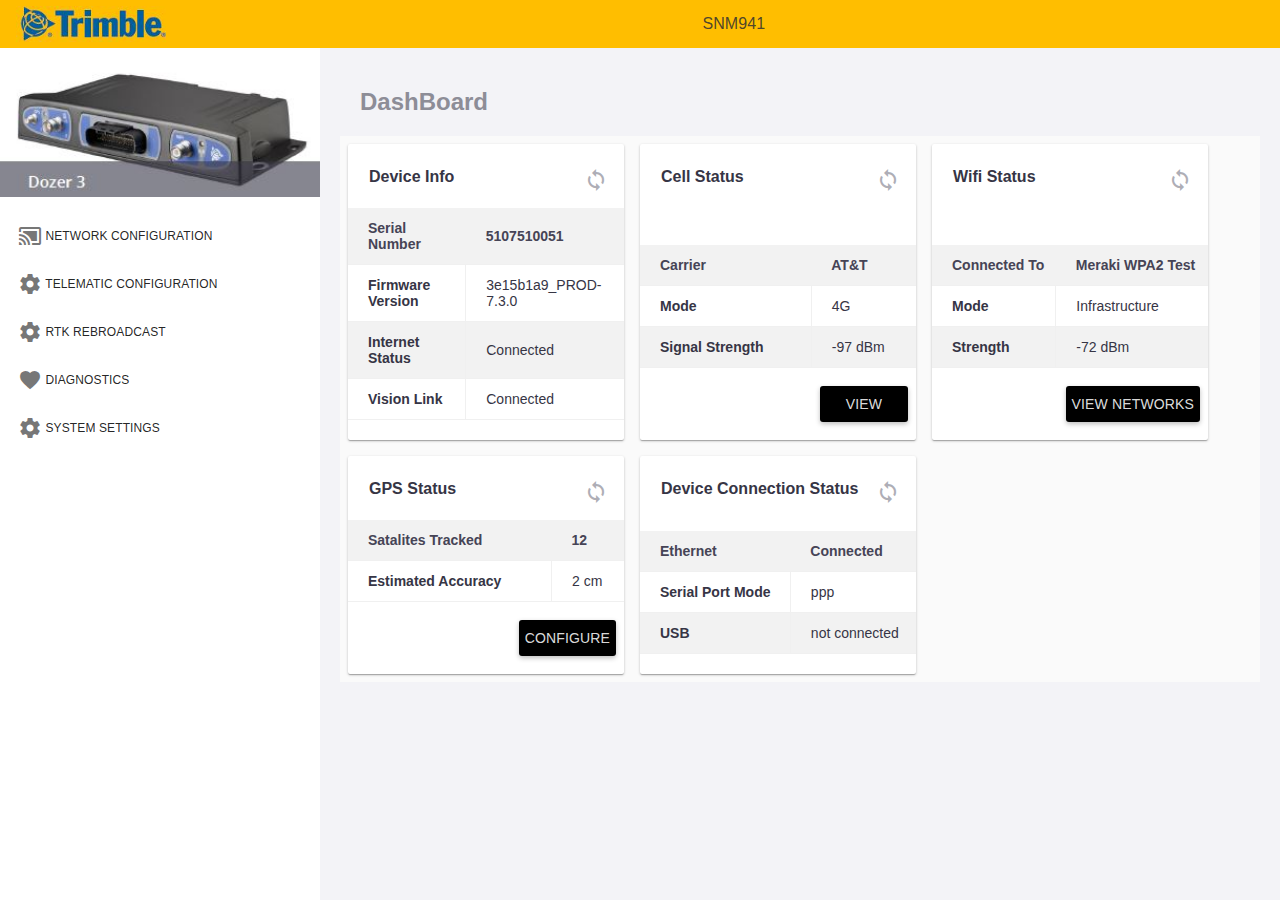
==== Integrated Code/index.html @ cb482533 "Trimble Integrated Code" ====
<html lang="en">

<head>
    <meta name="viewport" content="width=device-width, initial-scale=1">
    <!-- Angular Material style sheet -->
    <link rel="stylesheet" href="CSS/angular-min/angular-material.1.1.0.min.css">
    <link rel="stylesheet" href="CSS/angular-min/ng-table.min.css">
    <!-- custom style sheet -->
    <link rel="stylesheet" href="CSS/style.css">
    <!-- icons min file -->
    <link href="https://fonts.googleapis.com/icon?family=Material+Icons" rel="stylesheet">
</head>
<!-- body of the page starts here -->

<body ng-app="inTmbleApp" layout="column" class="main-body" data-ng-controller="mainCtrl as main" ng-cloak>
    <!-- Title nav bar is given here -->
    <md-toolbar class="toolbar-height">
        <h2 class="md-toolbar-tools title-navBar">
          <div flex="15">
            <md-icon  hide-gt-sm  show-sm show-xs flex-offset="5" ng-click="main.toggleNav()">
              <i class="material-icons icon-style" ng-if="main.navMenuDisplay">menu</i>
              <i class="material-icons icon-style" ng-if="!main.navMenuDisplay">arrow_back</i>
            </md-icon>
            <img hide show-gt-sm flex="80" ng-src="assets/logo.jpg" alt="Trimble logo">
          </div>
        <span hide show-gt-xs flex-offset-gt-sm="40" class="title-text">SNM941</span>
      </h2>
    </md-toolbar>
    
    <div layout="row" flex style="position: relative;">
        <!-- side nav starts here -->
        <md-sidenav flex-gt-sm="25" md-disable-backdrop="true" class="md-sidenav-left md-whiteframe-z2 sidenav-box" md-component-id="left" md-is-locked-open="$mdMedia('gt-sm')">
            <md-list>
                <md-list-item class="image-list">
                    <img class="router-image" ng-src="assets/router.jpg" alt="Trimble logo">
                </md-list-item>
                <md-list-item>
                    <md-button class="navbar-text" ui-sref="network_config">
                        <md-icon><i class="material-icons">cast_connected</i></md-icon>
                        Network Configuration
                    </md-button>
                </md-list-item>
                <md-list-item>
                    <md-button class="navbar-text">
                        <md-icon><i class="material-icons">settings</i></md-icon>
                        Telematic Configuration
                    </md-button>
                </md-list-item>
                <md-list-item>
                    <md-button class="navbar-text">
                        <md-icon><i class="material-icons">settings</i></md-icon>
                        RTK Rebroadcast
                    </md-button>
                </md-list-item>
                <md-list-item>
                    <md-button class="navbar-text" ui-sref="diagnostics">
                        <md-icon><i class="material-icons">favorite</i></md-icon>
                        Diagnostics
                    </md-button>
                </md-list-item>
                <md-list-item>
                    <md-button class="navbar-text">
                        <md-icon><i class="material-icons">settings</i></md-icon>
                        System Settings
                    </md-button>
                </md-list-item>
            </md-list>
        </md-sidenav>
        <div flex>
            <ui-view></ui-view>
        </div>
    </div>



    <!-- Angular Material requires Angular.js Libraries -->
    <script src="JS/angular-min/angular.min.js"></script>
    <script src="JS/angular-min/angular-ui-router.js"></script>
    <script src="JS/angular-min/angular-animate.1.5.5.min.js"></script>
    <script src="JS/angular-min/angular-aria.1.5.5.min.js"></script>
    <script src="JS/angular-min/angular-messages.1.5.5.min.js"></script>
    <script src="JS/angular-min/ng-table.min.js"></script>
    <!-- Angular Material Library -->
    <script src="JS/angular-min/angular-material.1.1.0.min.js"></script>
    <!-- module file -->
    <script src="modules/module.js"></script>

    <script src="modules/dashboard/dashboard.module.js"></script>
    <script src="modules/daignostics/daignostics.module.js"></script>
    <script src="modules/network-configuration/network-configuration.module.js"></script>
    
    <script src="modules/route-config.js"></script>
    
    <script src="modules/main.controller.js"></script>
    
    <script src='modules/dashboard/app.dashboard.js'></script>

    <script src="modules/daignostics/daignostics.scantool.js"></script>

    <script src="modules/network-configuration/app.network-configuration.js"></script>

    <script src="modules/daignostics/diagnostics.theme.config.js"></script>


</body>

</html>
---- Integrated Code/CSS/angular-min/ng-table.min.css ----
/*! ngTable v0.8.3 by Vitalii Savchuk(esvit666@gmail.com) - https://github.com/esvit/ng-table - New BSD License */

.ng-table th{text-align:center;-webkit-touch-callout:none;-webkit-user-select:none;-khtml-user-select:none;-moz-user-select:none;-ms-user-select:none;user-select:none}.ng-table th.sortable{cursor:pointer}.ng-table th.sortable .sort-indicator{padding-right:18px;position:relative}.ng-table th.sortable .sort-indicator:after,.ng-table th.sortable .sort-indicator:before{content:"";border-width:0 4px 4px;border-style:solid;border-color:#000 transparent;visibility:visible;right:5px;top:50%;position:absolute;opacity:.3;margin-top:-4px}.ng-table th.sortable .sort-indicator:before{margin-top:2px;border-bottom:0;border-left:4px solid transparent;border-right:4px solid transparent;border-top:4px solid #000}.ng-table th.sortable .sort-indicator:hover:after,.ng-table th.sortable .sort-indicator:hover:before{opacity:1;visibility:visible}.ng-table th.sortable.sort-desc,.ng-table th.sortable.sort-asc{background-color:rgba(141,192,219,.25);text-shadow:0 1px 1px rgba(255,255,255,.75)}.ng-table th.sortable.sort-desc .sort-indicator:after,.ng-table th.sortable.sort-asc .sort-indicator:after{margin-top:-2px}.ng-table th.sortable.sort-desc .sort-indicator:before,.ng-table th.sortable.sort-asc .sort-indicator:before{visibility:hidden}.ng-table th.sortable.sort-asc .sort-indicator:after,.ng-table th.sortable.sort-asc .sort-indicator:hover:after{visibility:visible;filter:alpha(opacity=60);-khtml-opacity:.6;-moz-opacity:.6;opacity:.6}.ng-table th.sortable.sort-desc .sort-indicator:after{border-bottom:0;border-left:4px solid transparent;border-right:4px solid transparent;border-top:4px solid #000;visibility:visible;-webkit-box-shadow:none;-moz-box-shadow:none;box-shadow:none;filter:alpha(opacity=60);-khtml-opacity:.6;-moz-opacity:.6;opacity:.6}.ng-table th.filter .input-filter{margin:0;display:block;width:100%;min-height:30px;-webkit-box-sizing:border-box;-moz-box-sizing:border-box;box-sizing:border-box}.ng-table+.pagination{margin-top:0}@media only screen and (max-width:800px){.ng-table-responsive{border-bottom:1px solid #999}.ng-table-responsive tr{border-top:1px solid #999;border-left:1px solid #999;border-right:1px solid #999}.ng-table-responsive td:before{position:absolute;padding:8px;left:0;top:0;width:50%;white-space:nowrap;text-align:left;font-weight:700}.ng-table-responsive thead tr th{text-align:left}.ng-table-responsive thead tr.ng-table-filters th{padding:0}.ng-table-responsive thead tr.ng-table-filters th form>div{padding:8px}.ng-table-responsive td{border:0;border-bottom:1px solid #eee;position:relative;padding-left:50%;white-space:normal;text-align:left}.ng-table-responsive td:before{content:attr(data-title-text)}.ng-table-responsive,.ng-table-responsive thead,.ng-table-responsive tbody,.ng-table-responsive th,.ng-table-responsive td,.ng-table-responsive tr{display:block}}
---- Integrated Code/CSS/style.css ----
.toolbar-height, .title-navBar {
  min-height: 48px; }

.main-body {
  background-color: #f3f3f7; }

.toolbar-height, .title-navBar {
  height: 30px; }

.title-navBar {
  background-color: #FFBE00; }

.title-text {
  color: rgba(51, 50, 50, 0.87);
  font-size: 16px; }

.sidenav-box {
  box-shadow: 0px 0px 0px 0px; }

.navbar-text {
  font-size: 12px;
  width: 100%;
  margin: 0px;
  text-align: left;
  padding-left: 18px; }

.navbar-text:focus {
  background-color: #f3f3f7; }

.router-image {
  width: 100%;
  padding-bottom: 15px; }

.image-list {
  padding: 0px !important;
  margin: 0px !important; }

.icon-style {
  font-size: 20px;
  color: #090600; }

.top-padding {
  padding-top: 0px !important; }

.table-overflow-scroll {
  overflow-x: auto;
  min-height: 0.01%; }

table {
  border-collapse: collapse;
  width: 100%;
  font-size: 13px; }
  table tr td {
    padding: 10px; }
  table tbody tr:nth-child(odd) {
    background-color: #f2f2f2; }

.card-padding {
  margin: 20px 20px; }

.lefttext th {
  text-align: left;
  padding: 10px; }

.iconFont.iconFont {
  font-size: 16px; }

.text-right {
  text-align: right; }

.float-right {
  float: right; }

.zero-margin {
  margin: 0px; }

.top-margin {
  margin-top: 20px; }

.right-padding {
  padding-right: 10px; }

.ng-table-pager {
  display: none; }

.small-font.small-font {
  font-size: 12px;
  color: #7B7A86; }

.dashboard {
  padding: 20px; }
  .dashboard .dashboard-title {
    color: #8d8d97;
    margin-left: 20px; }
  .dashboard .dashboard-card {
    padding-bottom: 10px; }
    .dashboard .dashboard-card .title {
      font-size: 16px;
      font-weight: bold;
      color: #363545;
      padding-left: 5px; }
    .dashboard .dashboard-card .card-content {
      padding: 0px; }
      .dashboard .dashboard-card .card-content .card-table {
        border-collapse: collapse;
        width: 100%;
        margin-bottom: 10px; }
        .dashboard .dashboard-card .card-content .card-table tr td:first-child {
          font-weight: bold;
          color: #363545;
          border-left: none; }
        .dashboard .dashboard-card .card-content .card-table tr td:last-child {
          border-right: none; }
        .dashboard .dashboard-card .card-content .card-table tr td {
          font-size: 14px;
          border: 1px solid #f0f0f0;
          padding: 12px 6px 12px 20px;
          color: #363545; }
        .dashboard .dashboard-card .card-content .card-table tr:first-child td {
          font-weight: bold;
          border: none;
          color: #464456; }

.tab-data {
  margin-top: 15px; }
  .tab-data .text-input.text-input {
    width: 300px;
    height: 46px;
    padding: 10px;
    font-size: 20px;
    outline: grey; }
  .tab-data .button-features {
    width: 200px;
    height: 56px;
    background-color: #0c6aa8;
    color: white;
    font-size: 20px;
    border-radius: 5px; }

.text-bold {
  font-weight: bold; }

.table-title.table-title th {
  color: black;
  text-align: left;
  font-size: 15px; }
  .table-title.table-title th div {
    margin-left: 7px; }

/*# sourceMappingURL=style.css.map */
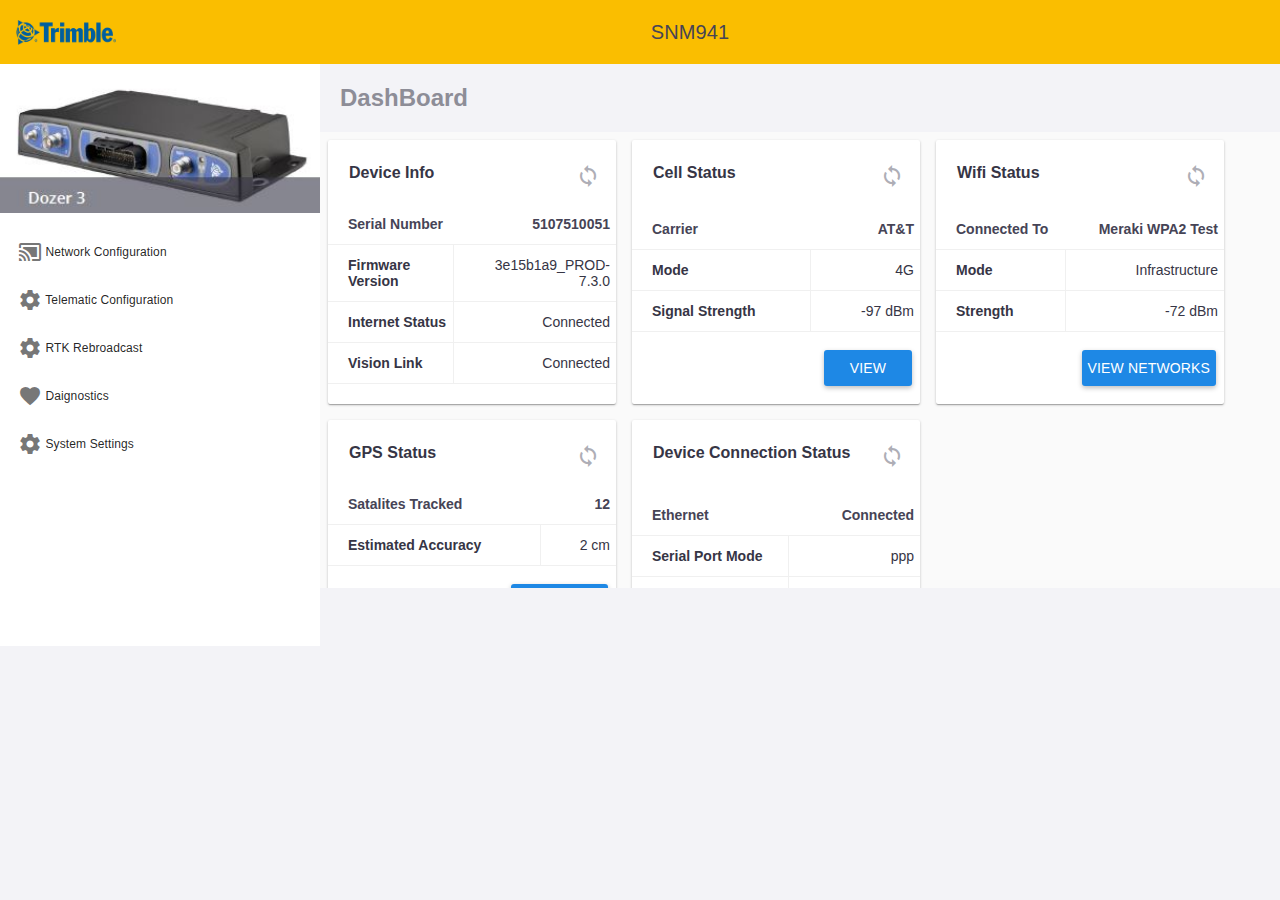
==== commit 8e63f3f1: "Integrated Code" ====
--- a/Integrated Code/index.html
+++ b/Integrated Code/index.html
@@ -14,64 +14,10 @@
 
 <body ng-app="inTmbleApp" layout="column" class="main-body" data-ng-controller="mainCtrl as main" ng-cloak>
     <!-- Title nav bar is given here -->
-    <md-toolbar class="toolbar-height">
-        <h2 class="md-toolbar-tools title-navBar">
-          <div flex="15">
-            <md-icon  hide-gt-sm  show-sm show-xs flex-offset="5" ng-click="main.toggleNav()">
-              <i class="material-icons icon-style" ng-if="main.navMenuDisplay">menu</i>
-              <i class="material-icons icon-style" ng-if="!main.navMenuDisplay">arrow_back</i>
-            </md-icon>
-            <img hide show-gt-sm flex="80" ng-src="assets/logo.jpg" alt="Trimble logo">
-          </div>
-        <span hide show-gt-xs flex-offset-gt-sm="40" class="title-text">SNM941</span>
-      </h2>
-    </md-toolbar>
+
+    <div ng-include src="'toolbar-sidenav.tpl.html'"></div>
+
     
-    <div layout="row" flex style="position: relative;">
-        <!-- side nav starts here -->
-        <md-sidenav flex-gt-sm="25" md-disable-backdrop="true" class="md-sidenav-left md-whiteframe-z2 sidenav-box" md-component-id="left" md-is-locked-open="$mdMedia('gt-sm')">
-            <md-list>
-                <md-list-item class="image-list">
-                    <img class="router-image" ng-src="assets/router.jpg" alt="Trimble logo">
-                </md-list-item>
-                <md-list-item>
-                    <md-button class="navbar-text" ui-sref="network_config">
-                        <md-icon><i class="material-icons">cast_connected</i></md-icon>
-                        Network Configuration
-                    </md-button>
-                </md-list-item>
-                <md-list-item>
-                    <md-button class="navbar-text">
-                        <md-icon><i class="material-icons">settings</i></md-icon>
-                        Telematic Configuration
-                    </md-button>
-                </md-list-item>
-                <md-list-item>
-                    <md-button class="navbar-text">
-                        <md-icon><i class="material-icons">settings</i></md-icon>
-                        RTK Rebroadcast
-                    </md-button>
-                </md-list-item>
-                <md-list-item>
-                    <md-button class="navbar-text" ui-sref="diagnostics">
-                        <md-icon><i class="material-icons">favorite</i></md-icon>
-                        Diagnostics
-                    </md-button>
-                </md-list-item>
-                <md-list-item>
-                    <md-button class="navbar-text">
-                        <md-icon><i class="material-icons">settings</i></md-icon>
-                        System Settings
-                    </md-button>
-                </md-list-item>
-            </md-list>
-        </md-sidenav>
-        <div flex>
-            <ui-view></ui-view>
-        </div>
-    </div>
-
-
 
     <!-- Angular Material requires Angular.js Libraries -->
     <script src="JS/angular-min/angular.min.js"></script>
--- a/Integrated Code/CSS/style.css
+++ b/Integrated Code/CSS/style.css
@@ -1,39 +1,124 @@
-.toolbar-height, .title-navBar {
-  min-height: 48px; }
+.tele-main-div {
+  margin-top: 0px; }
+  .tele-main-div .tele-text {
+    margin-left: 50px;
+    color: #7B7A86; }
+  .tele-main-div .subheader-text {
+    margin-left: 50px;
+    margin-top: -15px;
+    color: #7B7A86; }
+  .tele-main-div .card-tele-size {
+    height: 180px; }
+    .tele-main-div .card-tele-size .title-tele-text {
+      margin-top: -20px;
+      margin-left: 10px; }
+      .tele-main-div .card-tele-size .title-tele-text .tele-card-text {
+        font-size: 17px;
+        margin-left: -10px; }
+    .tele-main-div .card-tele-size .content-text {
+      margin-top: -30px; }
+      .tele-main-div .card-tele-size .content-text .tele-radio-text1 {
+        font-size: 12px; }
+      .tele-main-div .card-tele-size .content-text .tele-radio-text {
+        font-size: 15px;
+        margin-left: -5px; }
+    .tele-main-div .card-tele-size .firstcard-button {
+      margin-top: 37px; }
+      .tele-main-div .card-tele-size .firstcard-button .button-size {
+        background-color: #0d6aa8;
+        color: white; }
+  .tele-main-div .card-tele-size1 {
+    height: 180px; }
+    .tele-main-div .card-tele-size1 .title-tele-text {
+      margin-top: -20px;
+      margin-left: 10px; }
+      .tele-main-div .card-tele-size1 .title-tele-text .tele-card-text {
+        font-size: 17px;
+        margin-left: -10px; }
+    .tele-main-div .card-tele-size1 .content-text {
+      margin-top: -30px; }
+      .tele-main-div .card-tele-size1 .content-text .tele-radio-text2 {
+        font-size: 12px;
+        margin-left: -5px; }
+    .tele-main-div .card-tele-size1 .secondcard-button {
+      margin-top: 25px; }
+      .tele-main-div .card-tele-size1 .secondcard-button .button-size {
+        background-color: #0d6aa8;
+        color: white; }
+  .tele-main-div .card-tele-size2 {
+    height: 230px; }
+    .tele-main-div .card-tele-size2 .title-tele-text {
+      margin-top: -20px;
+      margin-left: 10px; }
+      .tele-main-div .card-tele-size2 .title-tele-text .tele-card-text {
+        font-size: 17px;
+        margin-left: -10px; }
+      .tele-main-div .card-tele-size2 .title-tele-text .title-tele-text-p3 {
+        margin-top: -20px;
+        font-size: 10px;
+        margin-left: -10px; }
+    .tele-main-div .card-tele-size2 .tele-card3-radio-text {
+      font-size: 12px;
+      margin-top: -10px; }
+    .tele-main-div .card-tele-size2 .button-class {
+      margin-top: -20px; }
+      .tele-main-div .card-tele-size2 .button-class .button-size {
+        background-color: #0d6aa8;
+        color: white; }
+  .tele-main-div .card-tele-size3 {
+    height: 250px; }
+    .tele-main-div .card-tele-size3 .tele-card-text {
+      font-size: 17px;
+      margin-left: -10px; }
+    .tele-main-div .card-tele-size3 .title-tele-text-p4 {
+      margin-top: -20px;
+      font-size: 12px;
+      margin-left: -10px; }
+    .tele-main-div .card-tele-size3 .content-text4 {
+      margin-top: -15px; }
+      .tele-main-div .card-tele-size3 .content-text4 .text-box {
+        border: 1px solid #7B7A86;
+        height: 30px;
+        width: 250px;
+        margin-top: 15px; }
+    .tele-main-div .card-tele-size3 .button-size {
+      background-color: #0d6aa8;
+      color: white; }
+
+.header-bar {
+  background-color: #fabe00;
+  color: #464456; }
 
 .main-body {
   background-color: #f3f3f7; }
 
-.toolbar-height, .title-navBar {
-  height: 30px; }
-
-.title-navBar {
-  background-color: #FFBE00; }
-
-.title-text {
-  color: rgba(51, 50, 50, 0.87);
-  font-size: 16px; }
-
 .sidenav-box {
   box-shadow: 0px 0px 0px 0px; }
-
-.navbar-text {
-  font-size: 12px;
-  width: 100%;
-  margin: 0px;
-  text-align: left;
-  padding-left: 18px; }
-
-.navbar-text:focus {
-  background-color: #f3f3f7; }
-
-.router-image {
-  width: 100%;
-  padding-bottom: 15px; }
-
-.image-list {
-  padding: 0px !important;
-  margin: 0px !important; }
+  .sidenav-box .image-list {
+    padding: 0px !important;
+    margin: 0px !important; }
+    .sidenav-box .image-list .router-image {
+      width: 100%;
+      padding-bottom: 15px; }
+  .sidenav-box .navbar-text {
+    font-size: 12px;
+    width: 100%;
+    margin: 0px;
+    text-align: left;
+    padding-left: 18px;
+    text-transform: none; }
+  .sidenav-box .navbar-text:focus {
+    background-color: #f3f3f7; }
+
+.content-div {
+  height: 90%;
+  overflow-y: scroll; }
+  .content-div .content-div-title {
+    margin: 20px;
+    color: #7B7A86; }
+    .content-div .content-div-title .main-title {
+      margin-bottom: 5px;
+      font-weight: 100; }
 
 .icon-style {
   font-size: 20px;
@@ -42,26 +127,38 @@
 .top-padding {
   padding-top: 0px !important; }
 
-.table-overflow-scroll {
-  overflow-x: auto;
-  min-height: 0.01%; }
-
-table {
+.table-format {
   border-collapse: collapse;
   width: 100%;
   font-size: 13px; }
-  table tr td {
-    padding: 10px; }
-  table tbody tr:nth-child(odd) {
+  .table-format th {
+    text-align: right; }
+  .table-format thead {
+    display: none; }
+  .table-format tbody tr:nth-child(odd) {
     background-color: #f2f2f2; }
+
+.card-table thead {
+  display: table-header-group; }
+.card-table tr td:last-child {
+  text-align: right; }
 
 .card-padding {
   margin: 20px 20px; }
 
+.lefttext th:last-child {
+  text-align: right; }
 .lefttext th {
   text-align: left;
   padding: 10px; }
 
+@media (min-width: 960px) {
+  .table-format thead {
+    display: table-header-group; }
+  .table-format tr td {
+    padding: 10px; }
+  .table-format tr td:last-child {
+    text-align: right; } }
 .iconFont.iconFont {
   font-size: 16px; }
 
@@ -79,6 +176,9 @@
 
 .right-padding {
   padding-right: 10px; }
+
+.bottom-margin {
+  margin-bottom: 0px; }
 
 .ng-table-pager {
   display: none; }
@@ -87,39 +187,99 @@
   font-size: 12px;
   color: #7B7A86; }
 
-.dashboard {
-  padding: 20px; }
-  .dashboard .dashboard-title {
-    color: #8d8d97;
-    margin-left: 20px; }
-  .dashboard .dashboard-card {
-    padding-bottom: 10px; }
-    .dashboard .dashboard-card .title {
-      font-size: 16px;
-      font-weight: bold;
-      color: #363545;
-      padding-left: 5px; }
-    .dashboard .dashboard-card .card-content {
-      padding: 0px; }
-      .dashboard .dashboard-card .card-content .card-table {
-        border-collapse: collapse;
-        width: 100%;
-        margin-bottom: 10px; }
-        .dashboard .dashboard-card .card-content .card-table tr td:first-child {
-          font-weight: bold;
-          color: #363545;
-          border-left: none; }
-        .dashboard .dashboard-card .card-content .card-table tr td:last-child {
-          border-right: none; }
-        .dashboard .dashboard-card .card-content .card-table tr td {
-          font-size: 14px;
-          border: 1px solid #f0f0f0;
-          padding: 12px 6px 12px 20px;
-          color: #363545; }
-        .dashboard .dashboard-card .card-content .card-table tr:first-child td {
-          font-weight: bold;
-          border: none;
-          color: #464456; }
+.my-dialog {
+  border-radius: 0px; }
+  .my-dialog .dialog-input {
+    height: 20px;
+    margin: 15px 0px 18px 0px; }
+  .my-dialog .dropdown-input.dropdown-input {
+    border: 1px solid rgba(0, 0, 0, 0.12);
+    font-size: 14px; }
+  .my-dialog .href-text {
+    color: #0d6aa8; }
+  .my-dialog .decoration {
+    text-decoration: none; }
+
+.dashboard .dashboard-title {
+  color: #8d8d97;
+  margin-left: 20px; }
+.dashboard .dashboard-card {
+  padding-bottom: 10px; }
+  .dashboard .dashboard-card .title {
+    font-size: 16px;
+    font-weight: bold;
+    color: #363545;
+    padding-left: 5px; }
+  .dashboard .dashboard-card .card-content {
+    padding: 0px; }
+    .dashboard .dashboard-card .card-content .card-table {
+      border-collapse: collapse;
+      width: 100%;
+      margin-bottom: 10px; }
+      .dashboard .dashboard-card .card-content .card-table tr td:first-child {
+        font-weight: bold;
+        color: #363545;
+        border-left: none; }
+      .dashboard .dashboard-card .card-content .card-table tr td:last-child {
+        border-right: none; }
+      .dashboard .dashboard-card .card-content .card-table tr td {
+        font-size: 14px;
+        border: 1px solid #f0f0f0;
+        padding: 12px 6px 12px 20px;
+        color: #363545;
+        word-wrap: break-word; }
+      .dashboard .dashboard-card .card-content .card-table tr:first-child td {
+        font-weight: bold;
+        border: none;
+        color: #464456; }
+
+.remove-margin {
+  margin: 0px; }
+
+.rebroadcast .apply-btn {
+  border: 1px solid #005f9e;
+  border-radius: 3px;
+  color: #0043ad;
+  font-weight: bold;
+  height: 35px; }
+.rebroadcast .rebroadcast-title {
+  color: #8d8d97;
+  margin-left: 20px; }
+.rebroadcast .rebroadcast-card {
+  font-size: 14px;
+  color: #464456; }
+  .rebroadcast .rebroadcast-card .margin-left {
+    margin-left: 10px; }
+  .rebroadcast .rebroadcast-card .gap-above {
+    margin: 15px 0px; }
+  .rebroadcast .rebroadcast-card .highlight {
+    font-weight: bold; }
+  .rebroadcast .rebroadcast-card .title {
+    font-size: 16px; }
+  .rebroadcast .rebroadcast-card .select-list {
+    margin: 0px;
+    margin-left: 10px;
+    border: 2px solid #f3f3f7; }
+  .rebroadcast .rebroadcast-card .sub-block {
+    padding: 10px 10px 20px 10px; }
+    .rebroadcast .rebroadcast-card .sub-block table tr td {
+      padding: 3px 10px 3px 0px; }
+    .rebroadcast .rebroadcast-card .sub-block table tr td:first-child {
+      font-weight: bold; }
+    .rebroadcast .rebroadcast-card .sub-block .tr-height tr {
+      height: 40px; }
+    .rebroadcast .rebroadcast-card .sub-block .input-field {
+      border: 2px solid #f3f3f7;
+      padding: 5px;
+      height: 35px;
+      width: 200px;
+      font-size: 18px;
+      margin: 20px 20px 0px 0px; }
+
+.view-detials {
+  padding: 25px; }
+  .view-detials .header {
+    color: #aaaaaa; }
 
 .tab-data {
   margin-top: 15px; }
@@ -140,11 +300,20 @@
 .text-bold {
   font-weight: bold; }
 
+.scan-tools-table {
+  border-collapse: collapse;
+  width: 100%;
+  font-size: 13px; }
+  .scan-tools-table tbody tr td {
+    padding: 10px;
+    font-size: 15px; }
+  .scan-tools-table tbody tr:nth-child(odd) {
+    background-color: #f2f2f2; }
+
 .table-title.table-title th {
   color: black;
   text-align: left;
-  font-size: 15px; }
-  .table-title.table-title th div {
-    margin-left: 7px; }
+  font-size: 15px;
+  margin-left: 6%; }
 
 /*# sourceMappingURL=style.css.map */
